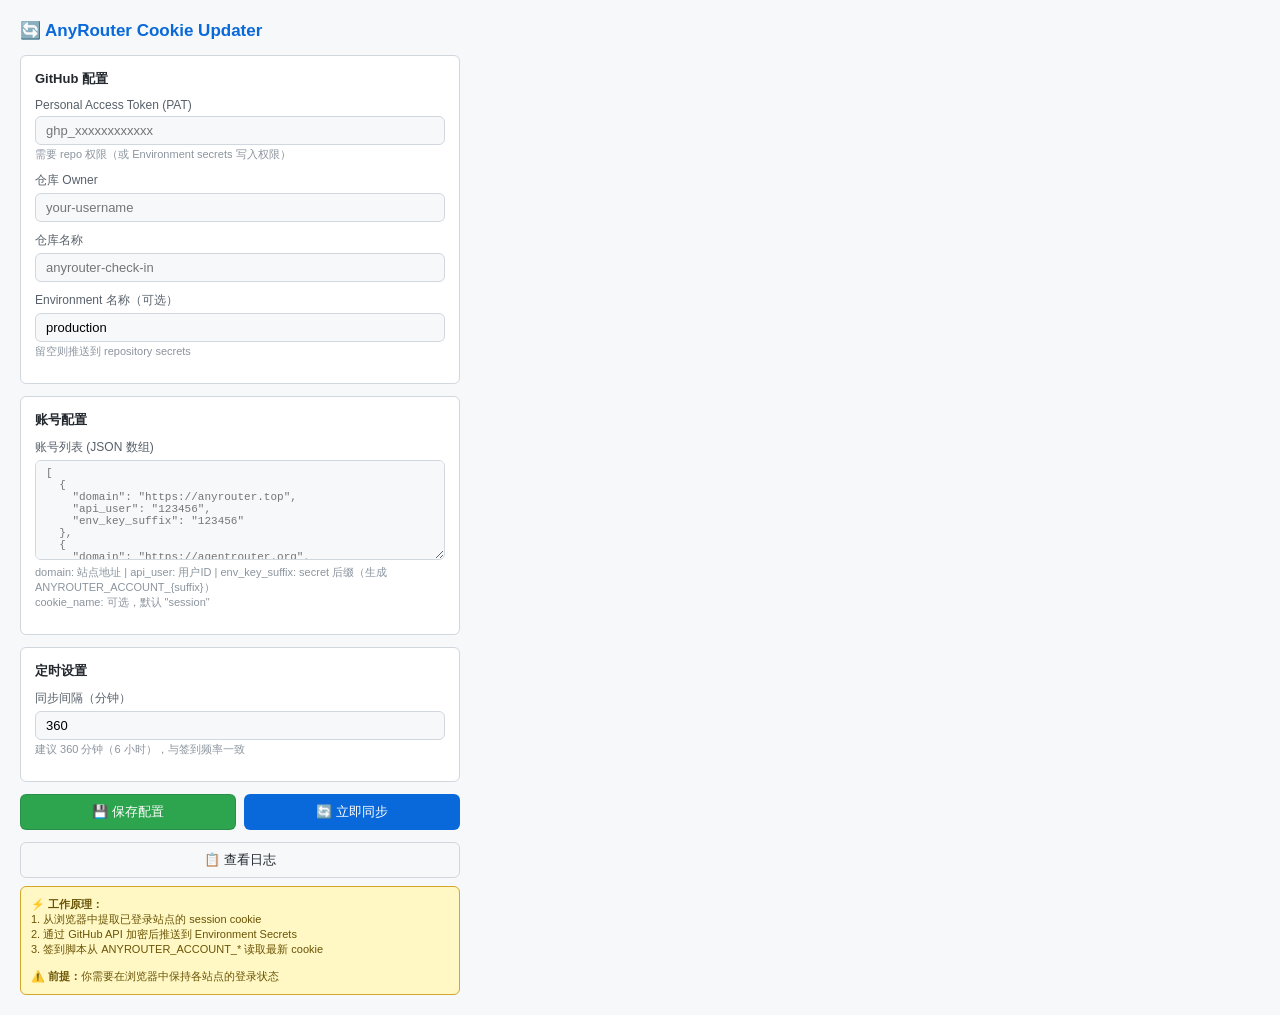
==== AnyRouter Cookie Updater/popup.html @ 30f3f605 "feat: multi-line JSON, ANYROUTER_ACCOUNT_* prefix, provider info in notifications, Cookie Updater ex" ====
<!DOCTYPE html>
<html lang="zh-CN">
<head>
  <meta charset="UTF-8">
  <meta name="viewport" content="width=device-width, initial-scale=1.0">
  <title>AnyRouter Cookie Updater</title>
  <style>
    * { margin: 0; padding: 0; box-sizing: border-box; }
    body {
      width: 480px;
      padding: 20px;
      font-family: -apple-system, BlinkMacSystemFont, 'Segoe UI', Roboto, sans-serif;
      font-size: 13px;
      color: #24292f;
      background: #f6f8fa;
    }
    h1 { font-size: 17px; margin-bottom: 14px; color: #0969da; }
    .section { background: #fff; border: 1px solid #d0d7de; border-radius: 6px; padding: 14px; margin-bottom: 12px; }
    .section-title { font-size: 13px; font-weight: 600; margin-bottom: 10px; color: #24292f; }
    .form-group { margin-bottom: 10px; }
    label { display: block; margin-bottom: 4px; font-weight: 500; color: #57606a; font-size: 12px; }
    input[type="text"], input[type="password"], input[type="number"], textarea {
      width: 100%; padding: 6px 10px; border: 1px solid #d0d7de; border-radius: 6px; font-size: 13px;
      font-family: inherit; background: #f6f8fa;
    }
    input:focus, textarea:focus { outline: none; border-color: #0969da; box-shadow: 0 0 0 3px rgba(9,105,218,.15); background: #fff; }
    textarea { min-height: 100px; resize: vertical; font-family: 'SF Mono', Monaco, 'Cascadia Code', monospace; font-size: 11px; }
    .hint { font-size: 11px; color: #8b949e; margin-top: 2px; }
    .btn-row { display: flex; gap: 8px; margin-top: 12px; }
    button {
      flex: 1; padding: 8px 12px; border: 1px solid transparent; border-radius: 6px;
      font-size: 13px; font-weight: 500; cursor: pointer; transition: .15s ease;
    }
    .btn-primary { background: #2da44e; color: #fff; border-color: rgba(27,31,36,.15); }
    .btn-primary:hover { background: #218838; }
    .btn-blue { background: #0969da; color: #fff; }
    .btn-blue:hover { background: #0860ca; }
    .btn-outline { background: #f6f8fa; color: #24292f; border-color: #d0d7de; }
    .btn-outline:hover { background: #eaeef2; }
    .status { margin-top: 10px; padding: 10px; border-radius: 6px; font-size: 12px; display: none; }
    .status.success { background: #dafbe1; color: #116329; border: 1px solid #aceebb; }
    .status.error { background: #ffebe9; color: #82071e; border: 1px solid #ffcecb; }
    .status.info { background: #ddf4ff; color: #0969da; border: 1px solid #b6e3ff; }
    .info-box {
      background: #fff8c5; border: 1px solid #d4a72c; border-radius: 6px; padding: 10px;
      font-size: 11px; color: #6a5304; margin-top: 8px;
    }
  </style>
</head>
<body>
  <h1>🔄 AnyRouter Cookie Updater</h1>

  <div class="section">
    <div class="section-title">GitHub 配置</div>
    <div class="form-group">
      <label for="githubToken">Personal Access Token (PAT)</label>
      <input type="password" id="githubToken" placeholder="ghp_xxxxxxxxxxxx">
      <div class="hint">需要 repo 权限（或 Environment secrets 写入权限）</div>
    </div>
    <div class="form-group">
      <label for="repoOwner">仓库 Owner</label>
      <input type="text" id="repoOwner" placeholder="your-username">
    </div>
    <div class="form-group">
      <label for="repoName">仓库名称</label>
      <input type="text" id="repoName" placeholder="anyrouter-check-in">
    </div>
    <div class="form-group">
      <label for="environmentName">Environment 名称（可选）</label>
      <input type="text" id="environmentName" placeholder="production" value="production">
      <div class="hint">留空则推送到 repository secrets</div>
    </div>
  </div>

  <div class="section">
    <div class="section-title">账号配置</div>
    <div class="form-group">
      <label for="accounts">账号列表 (JSON 数组)</label>
      <textarea id="accounts" placeholder='[
  {
    "domain": "https://anyrouter.top",
    "api_user": "123456",
    "env_key_suffix": "123456"
  },
  {
    "domain": "https://agentrouter.org",
    "api_user": "789012",
    "env_key_suffix": "789012_AGENTROUTER"
  }
]'></textarea>
      <div class="hint">
        domain: 站点地址 | api_user: 用户ID | env_key_suffix: secret 后缀（生成 ANYROUTER_ACCOUNT_{suffix}）<br>
        cookie_name: 可选，默认 "session"
      </div>
    </div>
  </div>

  <div class="section">
    <div class="section-title">定时设置</div>
    <div class="form-group">
      <label for="refreshInterval">同步间隔（分钟）</label>
      <input type="number" id="refreshInterval" value="360" min="30" max="1440">
      <div class="hint">建议 360 分钟（6 小时），与签到频率一致</div>
    </div>
  </div>

  <div class="btn-row">
    <button class="btn-primary" id="saveBtn">💾 保存配置</button>
    <button class="btn-blue" id="syncBtn">🔄 立即同步</button>
  </div>
  <div class="btn-row">
    <button class="btn-outline" id="logsBtn" style="width:100%">📋 查看日志</button>
  </div>

  <div class="status" id="status"></div>

  <div class="info-box">
    <strong>⚡ 工作原理：</strong><br>
    1. 从浏览器中提取已登录站点的 session cookie<br>
    2. 通过 GitHub API 加密后推送到 Environment Secrets<br>
    3. 签到脚本从 ANYROUTER_ACCOUNT_* 读取最新 cookie<br>
    <br>
    <strong>⚠️ 前提：</strong>你需要在浏览器中保持各站点的登录状态
  </div>

  <script src="popup.js"></script>
</body>
</html>
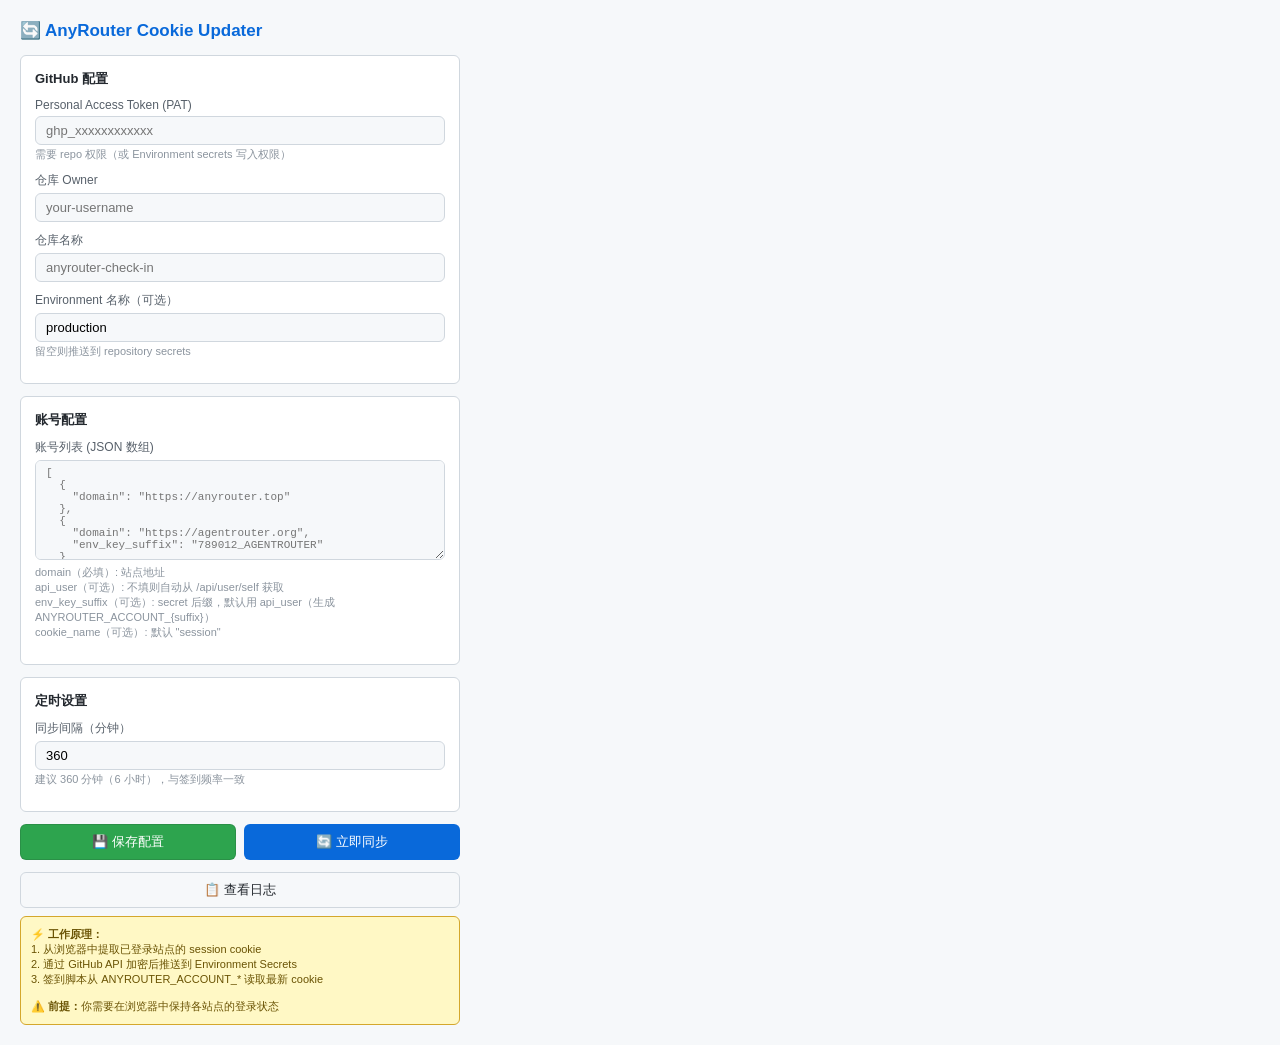
==== commit 4d9cd88d: "feat(extension): auto-resolve api_user from /api/user/self, make env_key_suffix optional Made-with: " ====
--- a/AnyRouter Cookie Updater/popup.html
+++ b/AnyRouter Cookie Updater/popup.html
@@ -78,19 +78,18 @@
       <label for="accounts">账号列表 (JSON 数组)</label>
       <textarea id="accounts" placeholder='[
   {
-    "domain": "https://anyrouter.top",
-    "api_user": "123456",
-    "env_key_suffix": "123456"
+    "domain": "https://anyrouter.top"
   },
   {
     "domain": "https://agentrouter.org",
-    "api_user": "789012",
     "env_key_suffix": "789012_AGENTROUTER"
   }
 ]'></textarea>
       <div class="hint">
-        domain: 站点地址 | api_user: 用户ID | env_key_suffix: secret 后缀（生成 ANYROUTER_ACCOUNT_{suffix}）<br>
-        cookie_name: 可选，默认 "session"
+        domain（必填）: 站点地址<br>
+        api_user（可选）: 不填则自动从 /api/user/self 获取<br>
+        env_key_suffix（可选）: secret 后缀，默认用 api_user（生成 ANYROUTER_ACCOUNT_{suffix}）<br>
+        cookie_name（可选）: 默认 "session"
       </div>
     </div>
   </div>
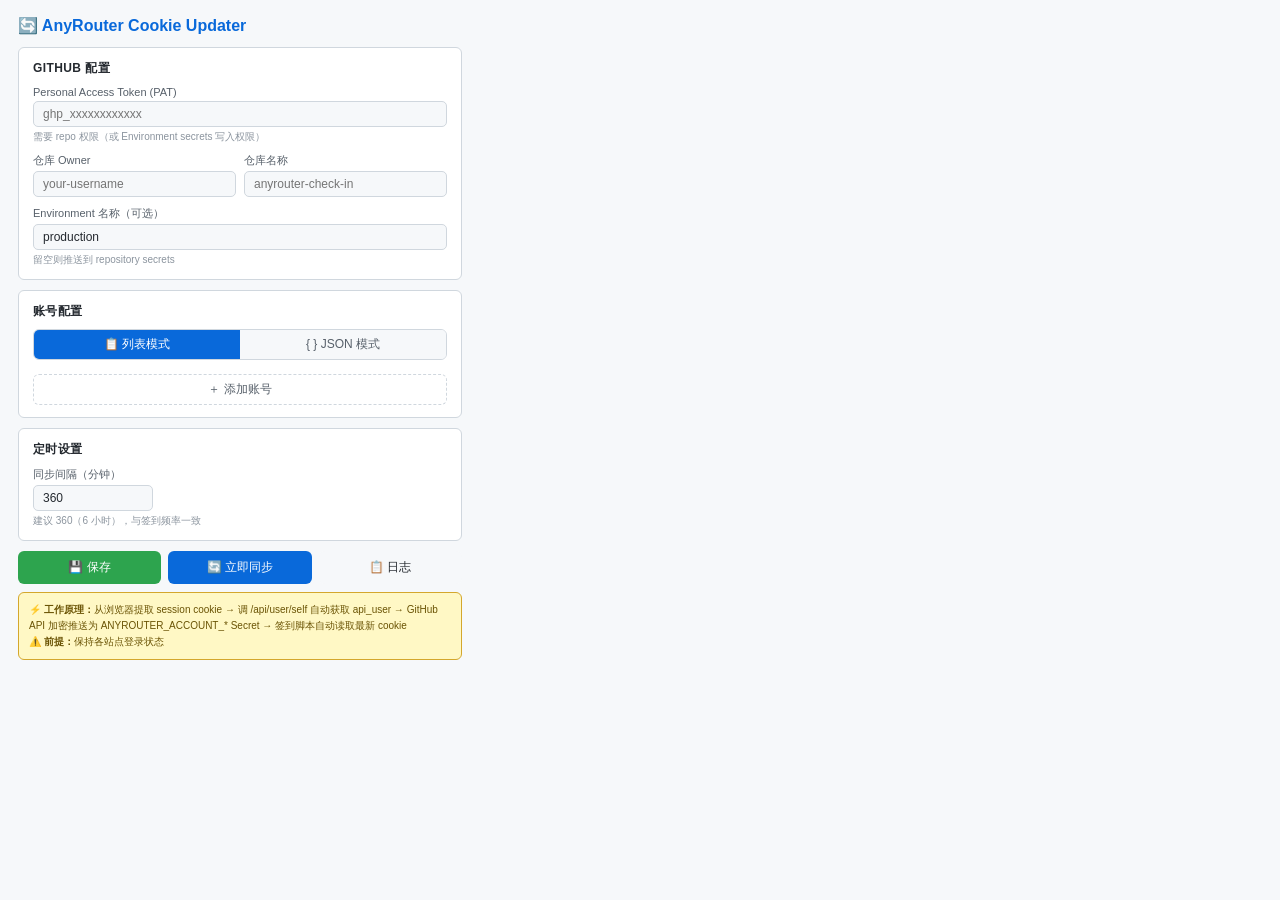
==== commit f39174cd: "feat(extension): dual-mode account input (list + JSON), update README dev log Made-with: Cursor" ====
--- a/AnyRouter Cookie Updater/popup.html
+++ b/AnyRouter Cookie Updater/popup.html
@@ -8,48 +8,89 @@
     * { margin: 0; padding: 0; box-sizing: border-box; }
     body {
       width: 480px;
-      padding: 20px;
+      padding: 16px 18px 18px;
       font-family: -apple-system, BlinkMacSystemFont, 'Segoe UI', Roboto, sans-serif;
       font-size: 13px;
       color: #24292f;
       background: #f6f8fa;
     }
-    h1 { font-size: 17px; margin-bottom: 14px; color: #0969da; }
-    .section { background: #fff; border: 1px solid #d0d7de; border-radius: 6px; padding: 14px; margin-bottom: 12px; }
-    .section-title { font-size: 13px; font-weight: 600; margin-bottom: 10px; color: #24292f; }
-    .form-group { margin-bottom: 10px; }
-    label { display: block; margin-bottom: 4px; font-weight: 500; color: #57606a; font-size: 12px; }
+    h1 { font-size: 16px; margin-bottom: 12px; color: #0969da; display: flex; align-items: center; gap: 6px; }
+    .section { background: #fff; border: 1px solid #d0d7de; border-radius: 6px; padding: 12px 14px; margin-bottom: 10px; }
+    .section-title { font-size: 12px; font-weight: 600; margin-bottom: 9px; color: #24292f; text-transform: uppercase; letter-spacing: .4px; }
+    .form-group { margin-bottom: 9px; }
+    .form-group:last-child { margin-bottom: 0; }
+    label { display: block; margin-bottom: 3px; font-weight: 500; color: #57606a; font-size: 11px; }
     input[type="text"], input[type="password"], input[type="number"], textarea {
-      width: 100%; padding: 6px 10px; border: 1px solid #d0d7de; border-radius: 6px; font-size: 13px;
-      font-family: inherit; background: #f6f8fa;
+      width: 100%; padding: 5px 9px; border: 1px solid #d0d7de; border-radius: 5px; font-size: 12px;
+      font-family: inherit; background: #f6f8fa; color: #24292f;
     }
-    input:focus, textarea:focus { outline: none; border-color: #0969da; box-shadow: 0 0 0 3px rgba(9,105,218,.15); background: #fff; }
-    textarea { min-height: 100px; resize: vertical; font-family: 'SF Mono', Monaco, 'Cascadia Code', monospace; font-size: 11px; }
-    .hint { font-size: 11px; color: #8b949e; margin-top: 2px; }
-    .btn-row { display: flex; gap: 8px; margin-top: 12px; }
-    button {
-      flex: 1; padding: 8px 12px; border: 1px solid transparent; border-radius: 6px;
-      font-size: 13px; font-weight: 500; cursor: pointer; transition: .15s ease;
+    input:focus, textarea:focus { outline: none; border-color: #0969da; box-shadow: 0 0 0 3px rgba(9,105,218,.12); background: #fff; }
+    textarea { resize: vertical; font-family: 'SF Mono', Monaco, 'Cascadia Code', monospace; font-size: 11px; }
+    .hint { font-size: 10px; color: #8b949e; margin-top: 2px; line-height: 1.5; }
+
+    /* Tab toggle */
+    .tab-bar { display: flex; border: 1px solid #d0d7de; border-radius: 6px; overflow: hidden; margin-bottom: 10px; }
+    .tab { flex: 1; padding: 6px 0; font-size: 12px; font-weight: 500; text-align: center; cursor: pointer; background: #f6f8fa; color: #57606a; border: none; transition: .15s; }
+    .tab.active { background: #0969da; color: #fff; }
+    .tab:not(.active):hover { background: #eaeef2; }
+
+    /* List mode account items */
+    .account-list { display: flex; flex-direction: column; gap: 8px; }
+    .account-item {
+      border: 1px solid #d0d7de; border-radius: 6px; padding: 10px; background: #f6f8fa; position: relative;
     }
-    .btn-primary { background: #2da44e; color: #fff; border-color: rgba(27,31,36,.15); }
-    .btn-primary:hover { background: #218838; }
+    .account-item-header {
+      display: flex; align-items: center; justify-content: space-between; margin-bottom: 8px;
+    }
+    .account-item-label { font-size: 11px; font-weight: 600; color: #57606a; }
+    .account-item-del {
+      width: 20px; height: 20px; border: none; background: none; cursor: pointer; color: #cf222e;
+      font-size: 14px; line-height: 1; padding: 0; display: flex; align-items: center; justify-content: center;
+      border-radius: 4px;
+    }
+    .account-item-del:hover { background: #ffebe9; }
+    .account-row { display: flex; gap: 6px; margin-bottom: 6px; }
+    .account-row:last-child { margin-bottom: 0; }
+    .account-row input { font-size: 11px; padding: 4px 7px; }
+    .field-wrap { flex: 1; display: flex; flex-direction: column; }
+    .field-wrap label { font-size: 10px; margin-bottom: 2px; }
+    .add-btn {
+      width: 100%; padding: 6px; border: 1px dashed #d0d7de; border-radius: 6px; background: none;
+      color: #57606a; font-size: 12px; cursor: pointer; margin-top: 4px; transition: .15s;
+    }
+    .add-btn:hover { border-color: #0969da; color: #0969da; background: #ddf4ff; }
+
+    /* JSON mode */
+    #jsonTextarea { min-height: 120px; }
+
+    /* Buttons */
+    .btn-row { display: flex; gap: 7px; margin-top: 10px; }
+    button.btn {
+      flex: 1; padding: 7px 10px; border: 1px solid transparent; border-radius: 6px;
+      font-size: 12px; font-weight: 500; cursor: pointer; transition: .15s ease;
+    }
+    .btn-green { background: #2da44e; color: #fff; }
+    .btn-green:hover { background: #218838; }
     .btn-blue { background: #0969da; color: #fff; }
     .btn-blue:hover { background: #0860ca; }
     .btn-outline { background: #f6f8fa; color: #24292f; border-color: #d0d7de; }
     .btn-outline:hover { background: #eaeef2; }
-    .status { margin-top: 10px; padding: 10px; border-radius: 6px; font-size: 12px; display: none; }
+
+    .status { margin-top: 8px; padding: 8px 10px; border-radius: 6px; font-size: 12px; display: none; }
     .status.success { background: #dafbe1; color: #116329; border: 1px solid #aceebb; }
     .status.error { background: #ffebe9; color: #82071e; border: 1px solid #ffcecb; }
     .status.info { background: #ddf4ff; color: #0969da; border: 1px solid #b6e3ff; }
     .info-box {
-      background: #fff8c5; border: 1px solid #d4a72c; border-radius: 6px; padding: 10px;
-      font-size: 11px; color: #6a5304; margin-top: 8px;
+      background: #fff8c5; border: 1px solid #d4a72c; border-radius: 6px; padding: 9px 10px;
+      font-size: 10px; color: #6a5304; margin-top: 8px; line-height: 1.6;
     }
+    .json-err { font-size: 10px; color: #cf222e; margin-top: 3px; display: none; }
   </style>
 </head>
 <body>
   <h1>🔄 AnyRouter Cookie Updater</h1>
 
+  <!-- GitHub Config -->
   <div class="section">
     <div class="section-title">GitHub 配置</div>
     <div class="form-group">
@@ -57,13 +98,15 @@
       <input type="password" id="githubToken" placeholder="ghp_xxxxxxxxxxxx">
       <div class="hint">需要 repo 权限（或 Environment secrets 写入权限）</div>
     </div>
-    <div class="form-group">
-      <label for="repoOwner">仓库 Owner</label>
-      <input type="text" id="repoOwner" placeholder="your-username">
-    </div>
-    <div class="form-group">
-      <label for="repoName">仓库名称</label>
-      <input type="text" id="repoName" placeholder="anyrouter-check-in">
+    <div class="form-row" style="display:flex;gap:8px;">
+      <div class="form-group" style="flex:1">
+        <label for="repoOwner">仓库 Owner</label>
+        <input type="text" id="repoOwner" placeholder="your-username">
+      </div>
+      <div class="form-group" style="flex:1">
+        <label for="repoName">仓库名称</label>
+        <input type="text" id="repoName" placeholder="anyrouter-check-in">
+      </div>
     </div>
     <div class="form-group">
       <label for="environmentName">Environment 名称（可选）</label>
@@ -72,54 +115,55 @@
     </div>
   </div>
 
+  <!-- Accounts Config -->
   <div class="section">
     <div class="section-title">账号配置</div>
-    <div class="form-group">
-      <label for="accounts">账号列表 (JSON 数组)</label>
-      <textarea id="accounts" placeholder='[
-  {
-    "domain": "https://anyrouter.top"
-  },
-  {
-    "domain": "https://agentrouter.org",
-    "env_key_suffix": "789012_AGENTROUTER"
-  }
+
+    <div class="tab-bar">
+      <button class="tab active" id="tabList" type="button">📋 列表模式</button>
+      <button class="tab" id="tabJson" type="button">{ } JSON 模式</button>
+    </div>
+
+    <!-- List mode -->
+    <div id="listMode">
+      <div class="account-list" id="accountList"></div>
+      <button class="add-btn" id="addAccountBtn" type="button">＋ 添加账号</button>
+    </div>
+
+    <!-- JSON mode -->
+    <div id="jsonMode" style="display:none">
+      <textarea id="jsonTextarea" placeholder='[
+  { "domain": "https://anyrouter.top" },
+  { "domain": "https://agentrouter.org", "env_key_suffix": "789012_AGENTROUTER" }
 ]'></textarea>
-      <div class="hint">
-        domain（必填）: 站点地址<br>
-        api_user（可选）: 不填则自动从 /api/user/self 获取<br>
-        env_key_suffix（可选）: secret 后缀，默认用 api_user（生成 ANYROUTER_ACCOUNT_{suffix}）<br>
-        cookie_name（可选）: 默认 "session"
+      <div class="json-err" id="jsonErr">⚠ JSON 格式错误</div>
+      <div class="hint" style="margin-top:4px">
+        domain（必填）· api_user（可选，自动获取）· env_key_suffix（可选，默认用 api_user）· cookie_name（可选，默认 session）
       </div>
     </div>
   </div>
 
+  <!-- Schedule -->
   <div class="section">
     <div class="section-title">定时设置</div>
     <div class="form-group">
       <label for="refreshInterval">同步间隔（分钟）</label>
-      <input type="number" id="refreshInterval" value="360" min="30" max="1440">
-      <div class="hint">建议 360 分钟（6 小时），与签到频率一致</div>
+      <input type="number" id="refreshInterval" value="360" min="30" max="1440" style="width:120px">
+      <div class="hint">建议 360（6 小时），与签到频率一致</div>
     </div>
   </div>
 
   <div class="btn-row">
-    <button class="btn-primary" id="saveBtn">💾 保存配置</button>
-    <button class="btn-blue" id="syncBtn">🔄 立即同步</button>
-  </div>
-  <div class="btn-row">
-    <button class="btn-outline" id="logsBtn" style="width:100%">📋 查看日志</button>
+    <button class="btn btn-green" id="saveBtn">💾 保存</button>
+    <button class="btn btn-blue" id="syncBtn">🔄 立即同步</button>
+    <button class="btn btn-outline" id="logsBtn">📋 日志</button>
   </div>
 
   <div class="status" id="status"></div>
 
   <div class="info-box">
-    <strong>⚡ 工作原理：</strong><br>
-    1. 从浏览器中提取已登录站点的 session cookie<br>
-    2. 通过 GitHub API 加密后推送到 Environment Secrets<br>
-    3. 签到脚本从 ANYROUTER_ACCOUNT_* 读取最新 cookie<br>
-    <br>
-    <strong>⚠️ 前提：</strong>你需要在浏览器中保持各站点的登录状态
+    <strong>⚡ 工作原理：</strong>从浏览器提取 session cookie → 调 /api/user/self 自动获取 api_user → GitHub API 加密推送为 ANYROUTER_ACCOUNT_* Secret → 签到脚本自动读取最新 cookie<br>
+    <strong>⚠️ 前提：</strong>保持各站点登录状态
   </div>
 
   <script src="popup.js"></script>
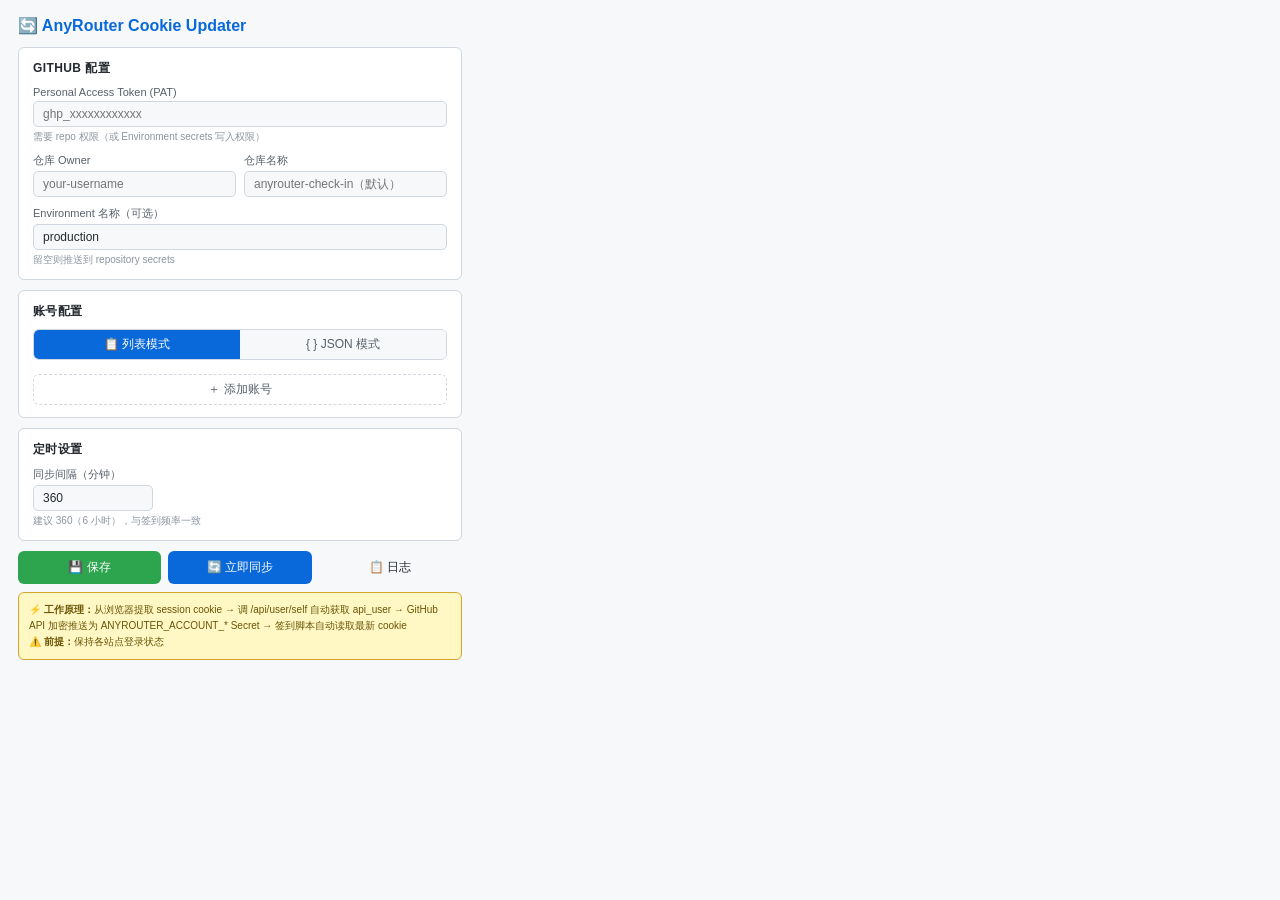
==== commit 83da5de0: "fix(extension): show JSON placeholder when empty, add cookie_name hint, default repoName Made-with: " ====
--- a/AnyRouter Cookie Updater/popup.html
+++ b/AnyRouter Cookie Updater/popup.html
@@ -105,7 +105,7 @@
       </div>
       <div class="form-group" style="flex:1">
         <label for="repoName">仓库名称</label>
-        <input type="text" id="repoName" placeholder="anyrouter-check-in">
+        <input type="text" id="repoName" placeholder="anyrouter-check-in（默认）">
       </div>
     </div>
     <div class="form-group">
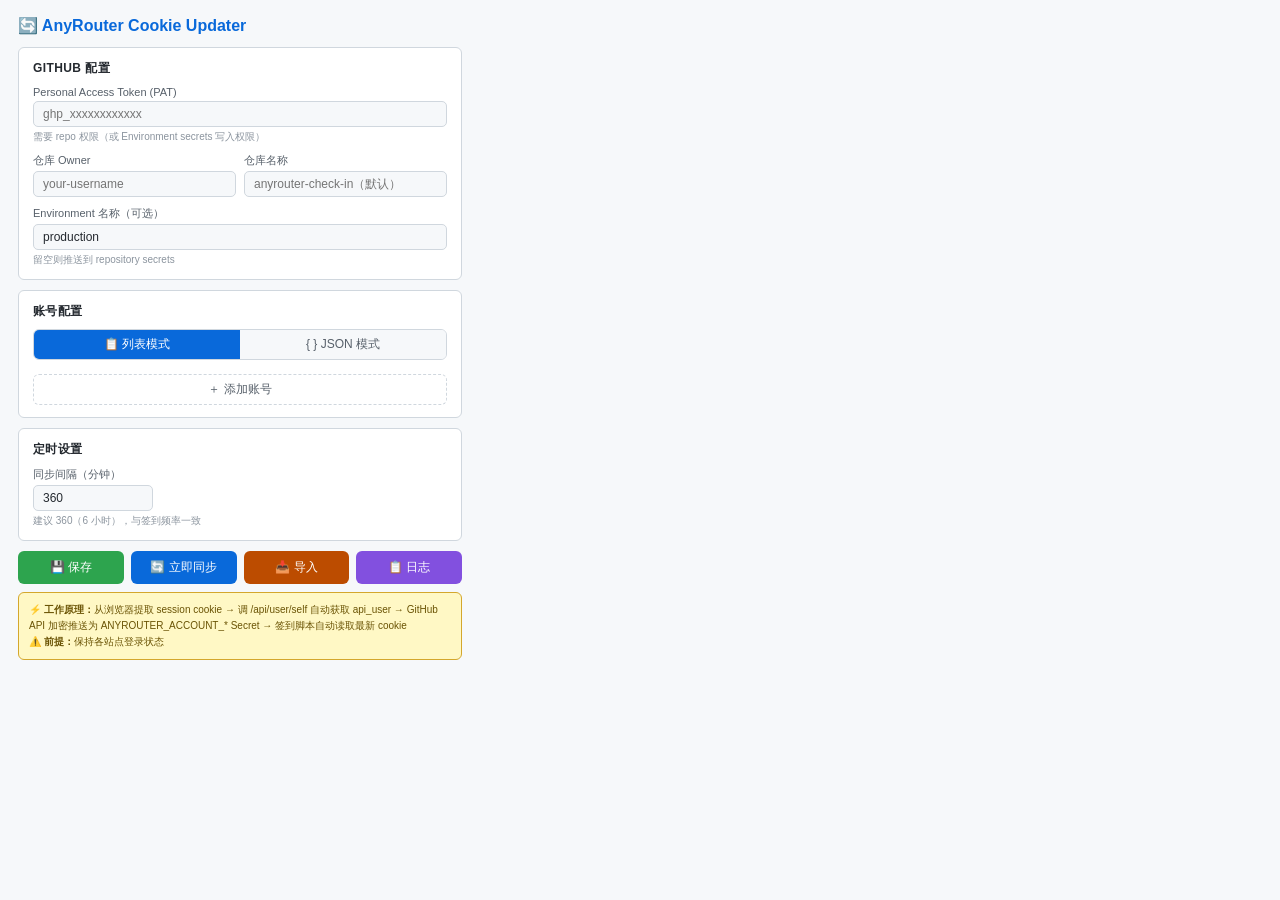
==== commit 96271703: "feat: improve UX and add ANYROUTER_ACCOUNTS import for Chrome extension and Tampermonkey - cookie_na" ====
--- a/AnyRouter Cookie Updater/popup.html
+++ b/AnyRouter Cookie Updater/popup.html
@@ -75,6 +75,10 @@
     .btn-blue:hover { background: #0860ca; }
     .btn-outline { background: #f6f8fa; color: #24292f; border-color: #d0d7de; }
     .btn-outline:hover { background: #eaeef2; }
+    .btn-purple { background: #8250df; color: #fff; }
+    .btn-purple:hover { background: #6639ba; }
+    .btn-orange { background: #bc4c00; color: #fff; }
+    .btn-orange:hover { background: #953d00; }
 
     .status { margin-top: 8px; padding: 8px 10px; border-radius: 6px; font-size: 12px; display: none; }
     .status.success { background: #dafbe1; color: #116329; border: 1px solid #aceebb; }
@@ -156,7 +160,8 @@
   <div class="btn-row">
     <button class="btn btn-green" id="saveBtn">💾 保存</button>
     <button class="btn btn-blue" id="syncBtn">🔄 立即同步</button>
-    <button class="btn btn-outline" id="logsBtn">📋 日志</button>
+    <button class="btn btn-orange" id="importBtn">📥 导入</button>
+    <button class="btn btn-purple" id="logsBtn">📋 日志</button>
   </div>
 
   <div class="status" id="status"></div>
